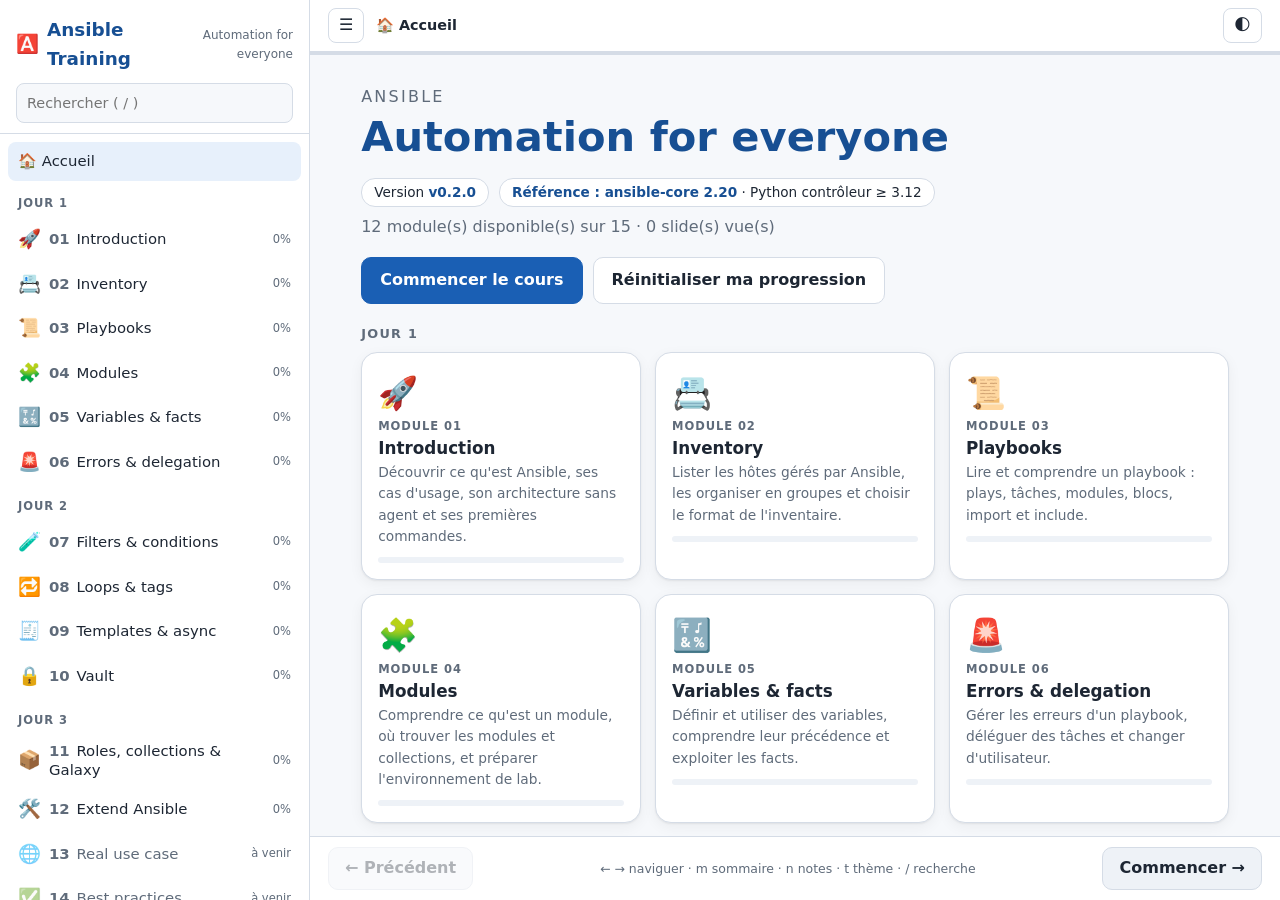
==== index.html @ 9f644034 "feat(site): module m12 Extend Ansible (#4) Conversion verbatim des slides 162 à 182 ; objectifs, qui" ====
<!doctype html>
<html lang="fr">
<head>
<meta charset="utf-8">
<meta name="viewport" content="width=device-width, initial-scale=1">
<title data-i18n="course.title"></title>
<link rel="stylesheet" href="assets/style.css">
</head>
<body>
<div id="app">
  <div id="scrim"></div>
  <aside id="sidebar" data-i18n-attr="aria-label:nav.sidebar">
    <div class="side-head">
      <a href="#home" class="brand"><span class="logo">🅰️</span> <span data-i18n="course.brand"></span><small data-i18n="course.subtitle"></small></a>
      <input id="search" type="search" data-i18n-attr="placeholder:search.placeholder,aria-label:search.aria">
    </div>
    <nav id="navlist"></nav>
  </aside>
  <main id="main">
    <header id="topbar">
      <button id="menu" data-i18n-attr="title:nav.menu,aria-label:nav.sidebar">☰</button>
      <div id="crumb" aria-live="polite"></div>
      <span id="counter"></span>
      <button id="notes-btn" type="button" aria-pressed="false" hidden data-i18n-attr="title:nav.notesAria,aria-label:nav.notesAria"><span data-i18n="nav.notes"></span></button>
      <button id="theme" data-i18n-attr="title:nav.theme,aria-label:nav.themeAria">🌓</button>
    </header>
    <div id="progress"><i></i></div>
    <section id="slide" tabindex="-1"></section>
    <footer id="nav">
      <button id="prev" data-i18n="nav.prev"></button>
      <span id="hint" data-i18n="nav.hint"></span>
      <button id="next" data-i18n="nav.next"></button>
    </footer>
  </main>
</div>

<script src="assets/meta.js"></script>
<script src="assets/engine.js"></script>
<script src="assets/i18n/fr.js"></script>
<script src="assets/plan.js"></script>
<script src="modules/m01-introduction.js"></script>
<script src="modules/m02-inventory.js"></script>
<script src="modules/m03-playbooks.js"></script>
<script src="modules/m04-modules.js"></script>
<script src="modules/m05-variables-facts.js"></script>
<script src="modules/m06-errors-delegation.js"></script>
<script src="modules/m07-filters-conditions.js"></script>
<script src="modules/m08-loops-tags.js"></script>
<script src="modules/m09-templates-async.js"></script>
<script src="modules/m10-vault.js"></script>
<script src="modules/m11-roles-galaxy.js"></script>
<script src="modules/m12-extend-ansible.js"></script>
<script>COURSE.start();</script>
</body>
</html>
---- assets/style.css ----
/* Thème du support Ansible Training — accent bleu, clair/sombre, responsive. MIT License — Copyright (c) 2026 CCoupel.
   Aucune ressource externe (pas de police ni d'image distante). */
:root {
  --bg: #f6f8fb; --surface: #ffffff; --surface2: #eef2f7; --text: #1d2633; --muted: #5f6b7a;
  --border: #d5dce6; --accent: #1a5fb4; --accent-2: #3584e4; --accent-soft: #e7f0fb; --accent-text: #174f93;
  --code-bg: #0f1b2d; --code-text: #e6edf6; --code-dim: #8b9bb0; --code-prompt: #62a0ea;
  --tip: #146c3a; --tip-bg: #e6f5ec;
  --warn: #7a5200; --warn-bg: #fff4d6;
  --trap: #6b3fc7; --trap-bg: #f1e9fd;
  --note: #1a5fb4; --note-bg: #e7f0fb;
  --awx: #0f766e; --awx-bg: #dff5f2;
  --bonus: #8a5a0b; --bonus-bg: #fff4e0;
  --ko: #c0392b; --ko-bg: #fdeceb;
  --shadow: 0 1px 2px rgba(0,0,0,.06), 0 4px 14px rgba(0,0,0,.05);
  --mono: ui-monospace, SFMono-Regular, Menlo, Consolas, monospace;
}
@media (prefers-color-scheme: dark) {
  :root:not([data-theme="light"]) {
    --bg: #0f141b; --surface: #18202b; --surface2: #202a37; --text: #e6ebf2; --muted: #9aa7b8;
    --border: #2c3747; --accent: #62a0ea; --accent-2: #99c1f1; --accent-soft: #1c2b40; --accent-text: #99c1f1;
    --code-bg: #0a111c; --shadow: 0 1px 2px rgba(0,0,0,.4), 0 4px 14px rgba(0,0,0,.3);
    --tip: #5fd18f; --tip-bg: #14281d; --warn: #f0c14b; --warn-bg: #2d2511;
    --trap: #b794f6; --trap-bg: #26193d; --note: #99c1f1; --note-bg: #1c2b40;
    --awx: #4fd1c5; --awx-bg: #11292a; --bonus: #f0c14b; --bonus-bg: #2d2511;
    --ko: #ff8a80; --ko-bg: #3a1c1c;
  }
}
:root[data-theme="dark"] {
  --bg: #0f141b; --surface: #18202b; --surface2: #202a37; --text: #e6ebf2; --muted: #9aa7b8;
  --border: #2c3747; --accent: #62a0ea; --accent-2: #99c1f1; --accent-soft: #1c2b40; --accent-text: #99c1f1;
  --code-bg: #0a111c; --shadow: 0 1px 2px rgba(0,0,0,.4), 0 4px 14px rgba(0,0,0,.3);
  --tip: #5fd18f; --tip-bg: #14281d; --warn: #f0c14b; --warn-bg: #2d2511;
  --trap: #b794f6; --trap-bg: #26193d; --note: #99c1f1; --note-bg: #1c2b40;
  --awx: #4fd1c5; --awx-bg: #11292a; --bonus: #f0c14b; --bonus-bg: #2d2511;
  --ko: #ff8a80; --ko-bg: #3a1c1c;
}

* { box-sizing: border-box; }
html, body { height: 100%; }
body { margin: 0; font: 16px/1.55 system-ui, -apple-system, "Segoe UI", Roboto, sans-serif; background: var(--bg); color: var(--text); }
a { color: var(--accent-text); }
code { font-family: var(--mono); font-size: .88em; background: var(--surface2); border: 1px solid var(--border); padding: .08em .35em; border-radius: 5px; }
button { font: inherit; color: inherit; cursor: pointer; }
:focus-visible { outline: 2px solid var(--accent); outline-offset: 2px; }
[hidden] { display: none !important; }
#scrim { display: none; position: fixed; inset: 0; background: rgba(0,0,0,.45); z-index: 20; }

#app { display: grid; grid-template-columns: 310px 1fr; height: 100vh; }
body.menu-closed #app { grid-template-columns: 0 1fr; }
body.menu-closed #sidebar { display: none; }

/* Sidebar */
#sidebar { background: var(--surface); border-right: 1px solid var(--border); overflow-y: auto; }
.side-head { position: sticky; top: 0; background: var(--surface); padding: 16px 16px 10px; z-index: 2; border-bottom: 1px solid var(--border); }
.brand { display: flex; align-items: center; gap: 8px; font-weight: 800; font-size: 1.15rem; color: var(--accent-text); text-decoration: none; margin-bottom: 10px; }
.brand small { color: var(--muted); font-weight: 500; font-size: .75rem; margin-left: auto; text-align: right; }
#search { width: 100%; padding: 8px 10px; border-radius: 8px; border: 1px solid var(--border); background: var(--bg); color: var(--text); font: inherit; font-size: .9rem; }
#navlist { padding: 8px 8px 40px; }
.day { font-size: .72rem; text-transform: uppercase; letter-spacing: .08em; color: var(--muted); font-weight: 700; margin: 14px 10px 4px; }
.nav-home, .nav-mod-h { display: flex; align-items: center; gap: 8px; padding: 8px 10px; border-radius: 8px; text-decoration: none; color: var(--text); font-size: .93rem; }
.nav-home:hover, .nav-mod-h:hover { background: var(--surface2); }
.nav-home.on { background: var(--accent-soft); }
.nav-mod-h .e { font-size: 1.15rem; }
.nav-mod-h .t { flex: 1; line-height: 1.25; }
.nav-mod-h .t b { color: var(--muted); font-weight: 600; margin-right: 2px; font-variant-numeric: tabular-nums; }
.nav-mod-h .pct { font-size: .72rem; color: var(--muted); font-variant-numeric: tabular-nums; }
.nav-mod.open > .nav-mod-h { background: var(--accent-soft); font-weight: 600; color: var(--accent-text); }
.nav-mod ol { list-style: none; margin: 4px 0 8px 22px; padding: 0 0 0 10px; border-left: 2px solid var(--border); }
.nav-mod li a { display: block; padding: 4px 8px; font-size: .84rem; color: var(--muted); text-decoration: none; border-radius: 6px; }
.nav-mod li a:hover { background: var(--surface2); color: var(--text); }
.nav-mod li a.seen::before { content: "✓ "; color: var(--tip); }
.nav-mod li a.on { color: var(--accent-text); font-weight: 700; background: var(--accent-soft); }
.search-res a { display: block; padding: 7px 10px; border-radius: 8px; text-decoration: none; color: var(--text); font-size: .88rem; }
.search-res a:hover { background: var(--surface2); }
.search-res small { display: block; color: var(--muted); }
.search-empty { color: var(--muted); padding: 10px; font-size: .9rem; }

/* Main */
#main { display: flex; flex-direction: column; min-width: 0; height: 100vh; }
#topbar { display: flex; align-items: center; gap: 12px; padding: 8px 18px; border-bottom: 1px solid var(--border); background: var(--surface); }
#topbar button { background: none; border: 1px solid var(--border); border-radius: 8px; padding: 4px 10px; }
#topbar button:hover { background: var(--surface2); }
#topbar #notes-btn.on { background: var(--accent); border-color: var(--accent); color: #fff; }
#crumb { flex: 1; font-size: .9rem; color: var(--muted); white-space: nowrap; overflow: hidden; text-overflow: ellipsis; }
#crumb b { color: var(--text); }
#counter { font-size: .8rem; color: var(--muted); font-variant-numeric: tabular-nums; }
#progress { height: 3px; background: var(--border); }
#progress i { display: block; height: 100%; width: 0; background: var(--accent); transition: width .3s; }
#slide { flex: 1; overflow-y: auto; padding: 30px clamp(16px, 4vw, 56px) 40px; outline: none; }
.slide-inner { max-width: 1040px; margin: 0 auto; animation: pop .25s ease-out; }
@keyframes pop { from { opacity: 0; transform: translateY(8px); } to { opacity: 1; transform: none; } }
@media (prefers-reduced-motion: reduce) { .slide-inner { animation: none; } * { transition: none !important; } }
#nav { display: flex; align-items: center; justify-content: space-between; gap: 12px; padding: 10px 18px; border-top: 1px solid var(--border); background: var(--surface); }
#nav button { background: var(--surface2); border: 1px solid var(--border); border-radius: 10px; padding: 8px 16px; font-weight: 600; }
#nav button:hover:not(:disabled) { background: var(--accent-soft); }
#nav button:disabled { opacity: .35; cursor: default; }
#next.has-frag { background: var(--accent); color: #fff; border-color: var(--accent); }
#hint { font-size: .78rem; color: var(--muted); text-align: center; }

h1, h2, h3 { line-height: 1.2; margin: 0; }
h2.stitle { font-size: 1.9rem; margin-bottom: 8px; display: flex; align-items: center; gap: 10px; flex-wrap: wrap; }
.stag { font-size: .7rem; font-weight: 700; text-transform: uppercase; letter-spacing: .06em; padding: 3px 9px; border-radius: 999px; background: var(--accent-soft); color: var(--accent-text); }
.stag.bonus { background: var(--bonus-bg); color: var(--bonus); }
.src { display: inline-block; font-size: .72rem; color: var(--muted); border: 1px solid var(--border); border-radius: 999px; padding: 0 9px; margin-bottom: 16px; }
.ref { color: var(--muted); }

/* Notes du formateur : masquées par défaut, ouvertes par la touche n (préférence mémorisée) */
.notes { display: none; margin-top: 22px; border-top: 2px dashed var(--accent-2); background: var(--accent-soft); padding: 12px 18px; border-radius: 0 0 10px 10px; font-size: .95rem; }
.notes.on { display: block; }
.notes b { color: var(--accent-text); }

/* Blocks */
.blocks { display: flex; flex-direction: column; gap: 16px; }
.blocks.two { display: grid; grid-template-columns: 1fr 1fr; gap: 16px 24px; align-items: start; }
.blocks.two > .wide { grid-column: 1 / -1; }
@media (max-width: 800px) { .blocks.two { grid-template-columns: 1fr; } }
.blk.text { font-size: 1.08rem; }
.blk.text p { margin: 0 0 .6em; }
ul.bullets { margin: 0; padding-left: 1.2rem; font-size: 1.05rem; }
ul.bullets li { margin: .35em 0; }
ul.bullets li::marker { color: var(--accent); }
.frag { transition: opacity .25s, transform .25s; }
.frag:not(.show) { opacity: 0; visibility: hidden; transform: translateY(6px); pointer-events: none; }
.imgblk { margin: 0; text-align: center; }
.imgblk img { max-width: 100%; height: auto; border-radius: 10px; background: #fff; }
.gallery { display: flex; flex-wrap: wrap; gap: 14px 22px; align-items: flex-end; justify-content: center; }
.gallery .imgblk img { max-height: 84px; width: auto; max-width: 140px; }
.imgblk figcaption { font-size: .85rem; color: var(--muted); margin-top: 6px; }

/* Cover / home */
.cover { text-align: center; padding: 20px 0; }
.cover .big { font-size: 5rem; line-height: 1; margin-bottom: 8px; }
.cover .num { color: var(--accent-text); font-weight: 800; letter-spacing: .12em; text-transform: uppercase; font-size: .85rem; }
.cover h1 { font-size: 2.6rem; margin: 6px 0 10px; }
.cover .tagline { color: var(--muted); font-size: 1.2rem; margin: 0 auto 26px; max-width: 640px; }
.cover .obj { text-align: left; max-width: 640px; margin: 0 auto; background: var(--surface); border: 1px solid var(--border); border-radius: 16px; padding: 18px 22px; box-shadow: var(--shadow); }
.cover .obj h3 { font-size: .85rem; text-transform: uppercase; letter-spacing: .08em; color: var(--muted); margin-bottom: 8px; display: flex; align-items: center; gap: 8px; flex-wrap: wrap; }
.cover .obj ul { margin: 0; padding-left: 1.2rem; }
.cover .obj li { margin: .3em 0; }
.cover .meta { margin-top: 16px; color: var(--muted); font-size: .9rem; }
.home .sub { font-size: 1rem; letter-spacing: .14em; text-transform: uppercase; color: var(--muted); }
.home h1 { font-size: 2.6rem; margin: 2px 0 6px; color: var(--accent-text); }
.home .meta { display: flex; gap: 10px; flex-wrap: wrap; margin: 16px 0 6px; }
.pill { border: 1px solid var(--border); border-radius: 14px; padding: 3px 12px; font-size: .85rem; background: var(--surface); }
.pill b { color: var(--accent-text); }
.homesub { color: var(--muted); margin: 8px 0 18px; }
.home .actions { display: flex; gap: 10px; flex-wrap: wrap; margin-bottom: 22px; }
.dayh { font-size: .8rem; text-transform: uppercase; letter-spacing: .1em; color: var(--muted); margin: 22px 0 10px; }
.btn { display: inline-block; padding: 10px 18px; border-radius: 10px; border: 1px solid var(--border); background: var(--surface); text-decoration: none; color: var(--text); font-weight: 600; }
.btn.primary { background: var(--accent); border-color: var(--accent); color: #fff; }
.mgrid { display: grid; grid-template-columns: repeat(auto-fill, minmax(230px, 1fr)); gap: 14px; }
.mcard { display: block; padding: 16px; border-radius: 16px; background: var(--surface); border: 1px solid var(--border); text-decoration: none; color: var(--text); box-shadow: var(--shadow); transition: transform .15s, border-color .15s; }
.mcard:hover { transform: translateY(-3px); border-color: var(--accent); }
.mcard .e { font-size: 2rem; }
.mcard .n { font-size: .72rem; color: var(--muted); font-weight: 700; letter-spacing: .08em; text-transform: uppercase; }
.mcard h3 { font-size: 1.05rem; margin: 2px 0 4px; }
.mcard p { margin: 0 0 10px; font-size: .86rem; color: var(--muted); }
.bar { height: 6px; border-radius: 99px; background: var(--surface2); overflow: hidden; }
.bar i { display: block; height: 100%; background: var(--accent); }
.dl { margin-top: 28px; font-size: .95rem; }
.dl small { display: block; color: var(--muted); margin-top: 2px; }

/* Callouts */
.callout { border-left: 5px solid; border-radius: 10px; padding: 12px 16px; font-size: .98rem; }
.callout .ch { font-weight: 800; font-size: .78rem; text-transform: uppercase; letter-spacing: .07em; margin-bottom: 3px; }
.callout p { margin: 0; }
.callout.tip { background: var(--tip-bg); border-color: var(--tip); } .callout.tip .ch { color: var(--tip); }
.callout.warn { background: var(--warn-bg); border-color: var(--warn); } .callout.warn .ch { color: var(--warn); }
.callout.trap { background: var(--trap-bg); border-color: var(--trap); } .callout.trap .ch { color: var(--trap); }
.callout.note { background: var(--note-bg); border-color: var(--note); } .callout.note .ch { color: var(--note); }
.callout.awx { background: var(--awx-bg); border-color: var(--awx); } .callout.awx .ch { color: var(--awx); }

/* Code */
.codebox { border-radius: 12px; overflow: hidden; background: var(--code-bg); box-shadow: var(--shadow); }
.codebar { display: flex; align-items: center; gap: 8px; padding: 6px 12px; background: rgba(255,255,255,.06); color: var(--code-dim); font-size: .78rem; font-family: var(--mono); }
.codebar .dots { display: flex; gap: 5px; } .codebar .dots i { width: 9px; height: 9px; border-radius: 50%; background: #555; display: block; }
.codebar .dots i:nth-child(1) { background: #ff5f56; } .codebar .dots i:nth-child(2) { background: #ffbd2e; } .codebar .dots i:nth-child(3) { background: #27c93f; }
.codebar .fn { flex: 1; }
.copy { background: rgba(255,255,255,.1); border: 0; color: #ddd; border-radius: 6px; padding: 2px 9px; font-size: .75rem; }
.copy:hover { background: rgba(255,255,255,.2); }
.codebox pre { margin: 0; padding: 14px 16px; overflow-x: auto; color: var(--code-text); font: .86rem/1.55 var(--mono); }
.c-cm { color: var(--code-dim); } .c-ps { color: var(--code-prompt); user-select: none; }
.codecap { font-size: .85rem; color: var(--muted); margin-top: 6px; }

/* Tables */
.tablewrap { overflow-x: auto; border: 1px solid var(--border); border-radius: 12px; background: var(--surface); box-shadow: var(--shadow); }
table { border-collapse: collapse; width: 100%; font-size: .93rem; }
th, td { text-align: left; padding: 9px 13px; border-bottom: 1px solid var(--border); vertical-align: top; }
th { background: var(--surface2); font-size: .78rem; text-transform: uppercase; letter-spacing: .05em; color: var(--muted); }
tr:last-child td { border-bottom: 0; }
tbody tr:hover td { background: var(--surface2); }

/* Compare */
.compare { display: grid; grid-template-columns: 1fr 1fr; gap: 14px; }
@media (max-width: 800px) { .compare { grid-template-columns: 1fr; } }
.cside { border-radius: 14px; padding: 16px 18px; border: 1px solid var(--border); background: var(--surface); box-shadow: var(--shadow); }
.cside.l { border-top: 5px solid var(--accent); } .cside.r { border-top: 5px solid var(--awx); }
.cside h3 { font-size: 1.1rem; margin-bottom: 8px; }
.cside ul { margin: 0; padding-left: 1.1rem; } .cside li { margin: .3em 0; }
.verdict { margin-top: 10px; text-align: center; font-weight: 600; color: var(--muted); }

/* Flow */
.flow { display: flex; flex-wrap: wrap; align-items: stretch; gap: 8px; }
.fnode { flex: 1 1 120px; background: var(--surface); border: 2px solid var(--border); border-radius: 12px; padding: 10px 12px; text-align: center; box-shadow: var(--shadow); }
.fnode b { display: block; } .fnode small { color: var(--muted); display: block; font-size: .8rem; }
.fnode.hl { border-color: var(--accent); background: var(--accent-soft); }
.farrow { align-self: center; color: var(--accent); font-weight: 800; font-size: 1.3rem; }
.flowcap, .dcap { font-size: .85rem; color: var(--muted); margin-top: 6px; text-align: center; }

/* Layers */
.layers { display: flex; flex-direction: column; gap: 6px; }
.layer { display: flex; align-items: center; gap: 14px; padding: 11px 16px; border-radius: 11px; background: var(--surface); border: 1px solid var(--border); border-left: 6px solid var(--border); }
.layer b { min-width: 190px; } .layer span { color: var(--muted); font-size: .92rem; }
.layer.hl { border-left-color: var(--accent); background: var(--accent-soft); }
.layer.base { border-left-color: var(--awx); background: var(--awx-bg); }
@media (max-width: 700px) { .layer { flex-direction: column; align-items: flex-start; gap: 2px; } .layer b { min-width: 0; } }

/* Quiz */
.quiz { background: var(--surface); border: 2px dashed var(--border); border-radius: 16px; padding: 16px 18px; }
.quiz .q { font-weight: 700; font-size: 1.05rem; margin-bottom: 10px; }
.opts { display: grid; gap: 8px; }
.opt { text-align: left; padding: 10px 14px; border-radius: 10px; background: var(--surface2); border: 2px solid transparent; }
.opt:hover { border-color: var(--accent); }
.quiz.done .opt { cursor: default; }
.quiz.done .opt:hover { border-color: transparent; }
.opt.ok { background: var(--tip-bg); border-color: var(--tip) !important; }
.opt.ko { background: var(--ko-bg); border-color: var(--ko) !important; }
.explain { display: none; margin-top: 10px; font-size: .95rem; color: var(--muted); }
.quiz.done .explain { display: block; }
.quiz .redo { display: none; margin-top: 8px; background: none; border: 1px solid var(--border); border-radius: 8px; padding: 3px 10px; font-size: .8rem; }
.quiz.done .redo { display: inline-block; }

/* Reveal */
details.reveal { background: var(--surface); border: 1px solid var(--border); border-radius: 12px; padding: 10px 16px; }
details.reveal summary { cursor: pointer; font-weight: 700; color: var(--accent-text); }
details.reveal > div { margin-top: 8px; }

/* Lab */
.lab { background: var(--surface); border: 2px solid var(--accent); border-radius: 16px; padding: 16px 20px; }
.lab h3 { font-size: 1.15rem; margin-bottom: 4px; }
.lab .goal { color: var(--muted); margin: 0 0 10px; }
.lab ol { list-style: none; margin: 0; padding: 0; counter-reset: s; }
.lab li { counter-increment: s; margin: 8px 0; }
.lab label { display: flex; gap: 10px; align-items: flex-start; cursor: pointer; }
.lab label::before { content: counter(s); flex: none; width: 24px; height: 24px; border-radius: 50%; background: var(--accent-soft); color: var(--accent-text); font-weight: 800; font-size: .8rem; display: grid; place-items: center; }
.lab input { margin-top: 5px; accent-color: var(--accent); }
.lab input:checked + span { text-decoration: line-through; opacity: .55; }

/* Cmds */
.cmds { display: grid; grid-template-columns: minmax(220px, auto) 1fr; border: 1px solid var(--border); border-radius: 12px; overflow: hidden; background: var(--surface); box-shadow: var(--shadow); }
.cmds > div { padding: 8px 14px; border-bottom: 1px solid var(--border); }
.cmds > div:nth-last-child(-n+2) { border-bottom: 0; }
.cmds .cm { font-family: var(--mono); font-size: .85rem; background: var(--surface2); }
@media (max-width: 700px) { .cmds { grid-template-columns: 1fr; } }

.diagram { background: var(--surface); border: 1px solid var(--border); border-radius: 14px; padding: 14px; overflow-x: auto; }
.diagram svg { max-width: 100%; height: auto; display: block; margin: 0 auto; }

/* Recap */
.recap h2 { font-size: 1.9rem; margin-bottom: 14px; display: flex; align-items: center; gap: 10px; flex-wrap: wrap; }
.recap ul { list-style: none; padding: 0; margin: 0; display: grid; gap: 10px; }
.recap li { background: var(--tip-bg); border-left: 5px solid var(--tip); border-radius: 10px; padding: 10px 16px; }
.recap li::before { content: "✅ "; }
.score { margin-top: 18px; font-size: 1.05rem; }

/* Mobile */
@media (max-width: 900px) {
  #app { grid-template-columns: 1fr; }
  #sidebar { position: fixed; inset: 0 18% 0 0; z-index: 30; transform: translateX(-102%); visibility: hidden; transition: transform .2s, visibility 0s .2s; box-shadow: var(--shadow); }
  body.menu-open #sidebar { transform: none; visibility: visible; transition: transform .2s; }
  body.menu-open #scrim { display: block; }
  body.menu-closed #app { grid-template-columns: 1fr; }
  body.menu-closed #sidebar { display: block; }
  #hint { display: none; }
  .cover h1, .home h1 { font-size: 2rem; }
}

/* Modules « à venir » (plan sans fichier chargé) : grisés, non cliquables */
.nav-mod.soon .nav-mod-h, .mcard.soon { cursor: default; color: var(--muted); }
.nav-mod.soon .nav-mod-h .e, .mcard.soon .e { opacity: .55; }
.mcard.soon h3 { color: var(--muted); }
.nav-mod.soon .nav-mod-h:hover { background: none; }
.mcard.soon { border-style: dashed; box-shadow: none; }
.mcard.soon:hover { transform: none; border-color: var(--border); }

@media (max-width: 480px) { #counter { display: none; } #topbar { padding: 8px 10px; gap: 8px; } }

/* Impression : tout le contenu, y compris les fragments non révélés et les notes */
@media print {
  #sidebar, #topbar, #nav, #progress, #scrim { display: none !important; }
  #app, #main { display: block; height: auto; }
  #slide { overflow: visible; }
  .frag, .frag:not(.show) { opacity: 1; visibility: visible; transform: none; }
  .notes { display: block; }
}
.glyph { display: none; } /* glyphes d'icônes du PPTX : conservés dans le texte (parité), non affichés */
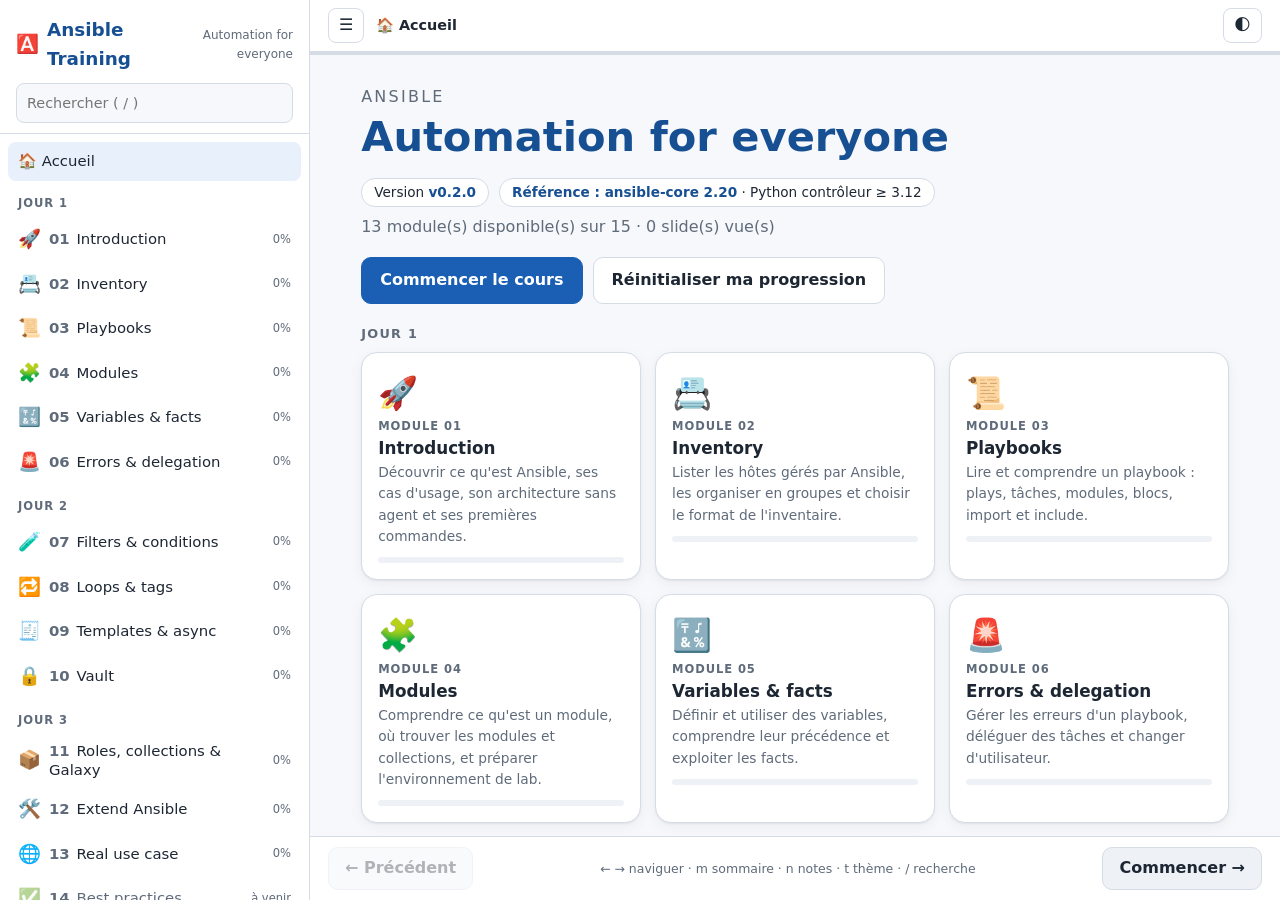
==== commit 57321b93: "feat(site): module m13 Real use case (#4) Conversion verbatim des slides 183 à 192 ; objectifs, quiz" ====
--- a/index.html
+++ b/index.html
@@ -50,6 +50,7 @@
 <script src="modules/m10-vault.js"></script>
 <script src="modules/m11-roles-galaxy.js"></script>
 <script src="modules/m12-extend-ansible.js"></script>
+<script src="modules/m13-real-use-case.js"></script>
 <script>COURSE.start();</script>
 </body>
 </html>
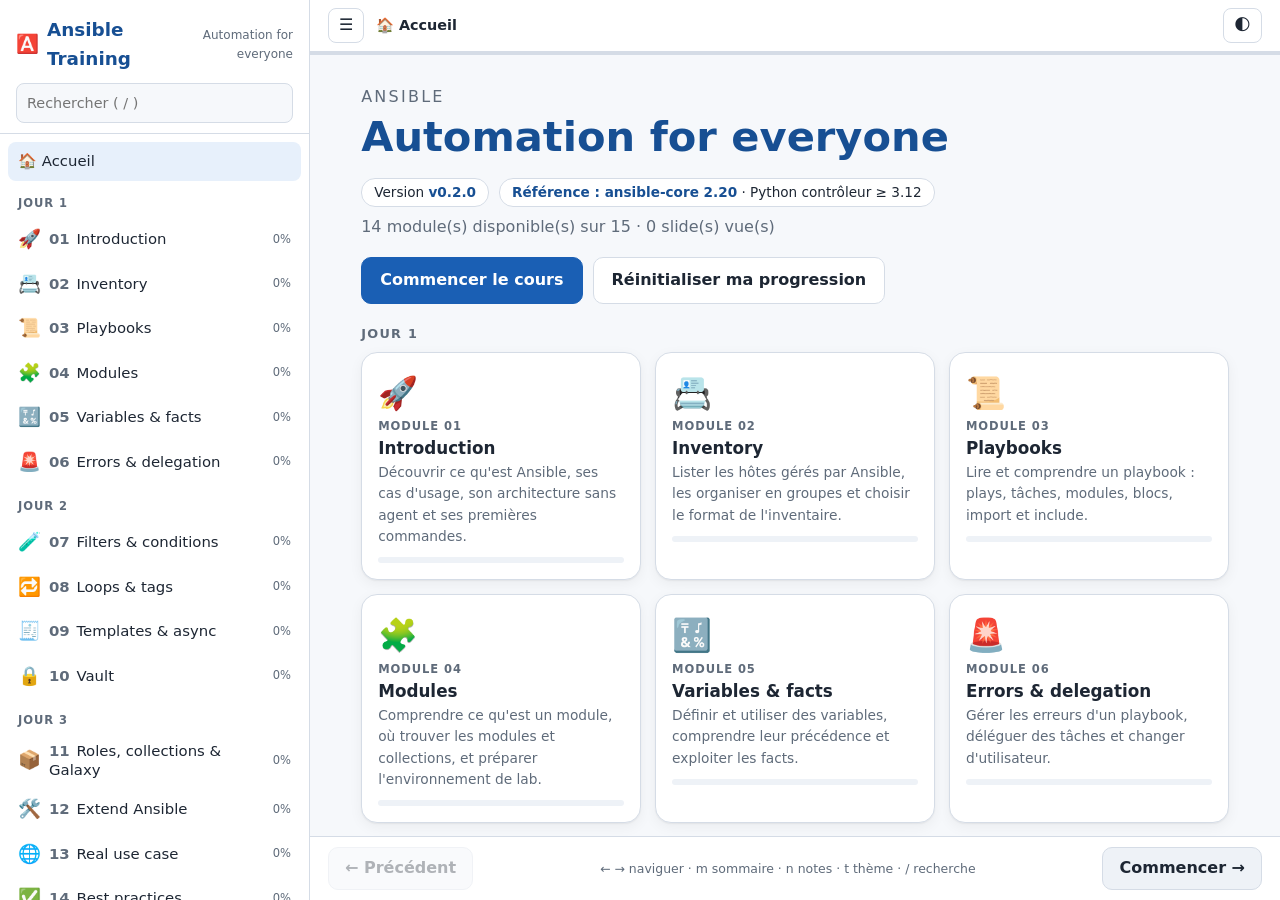
==== commit f31fbf22: "feat(site): module m14 Best practices (#4) Conversion verbatim des slides 194 à 216 ; objectifs, qui" ====
--- a/index.html
+++ b/index.html
@@ -51,6 +51,7 @@
 <script src="modules/m11-roles-galaxy.js"></script>
 <script src="modules/m12-extend-ansible.js"></script>
 <script src="modules/m13-real-use-case.js"></script>
+<script src="modules/m14-best-practices.js"></script>
 <script>COURSE.start();</script>
 </body>
 </html>
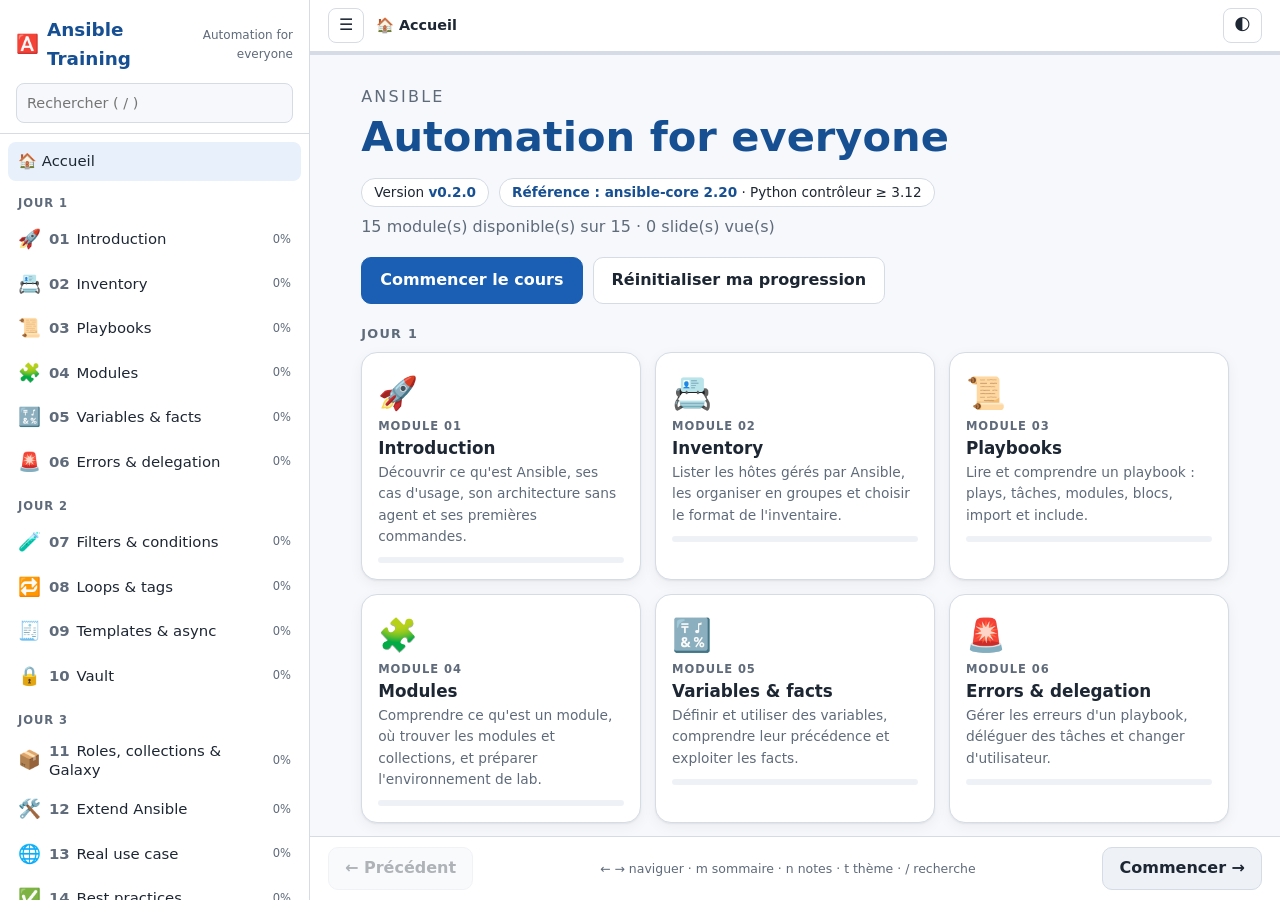
==== commit 58340919: "feat(site): module m15 Automation integration (#4) Conversion verbatim des slides 218 à 223 ; object" ====
--- a/index.html
+++ b/index.html
@@ -52,6 +52,7 @@
 <script src="modules/m12-extend-ansible.js"></script>
 <script src="modules/m13-real-use-case.js"></script>
 <script src="modules/m14-best-practices.js"></script>
+<script src="modules/m15-automation-integration.js"></script>
 <script>COURSE.start();</script>
 </body>
 </html>
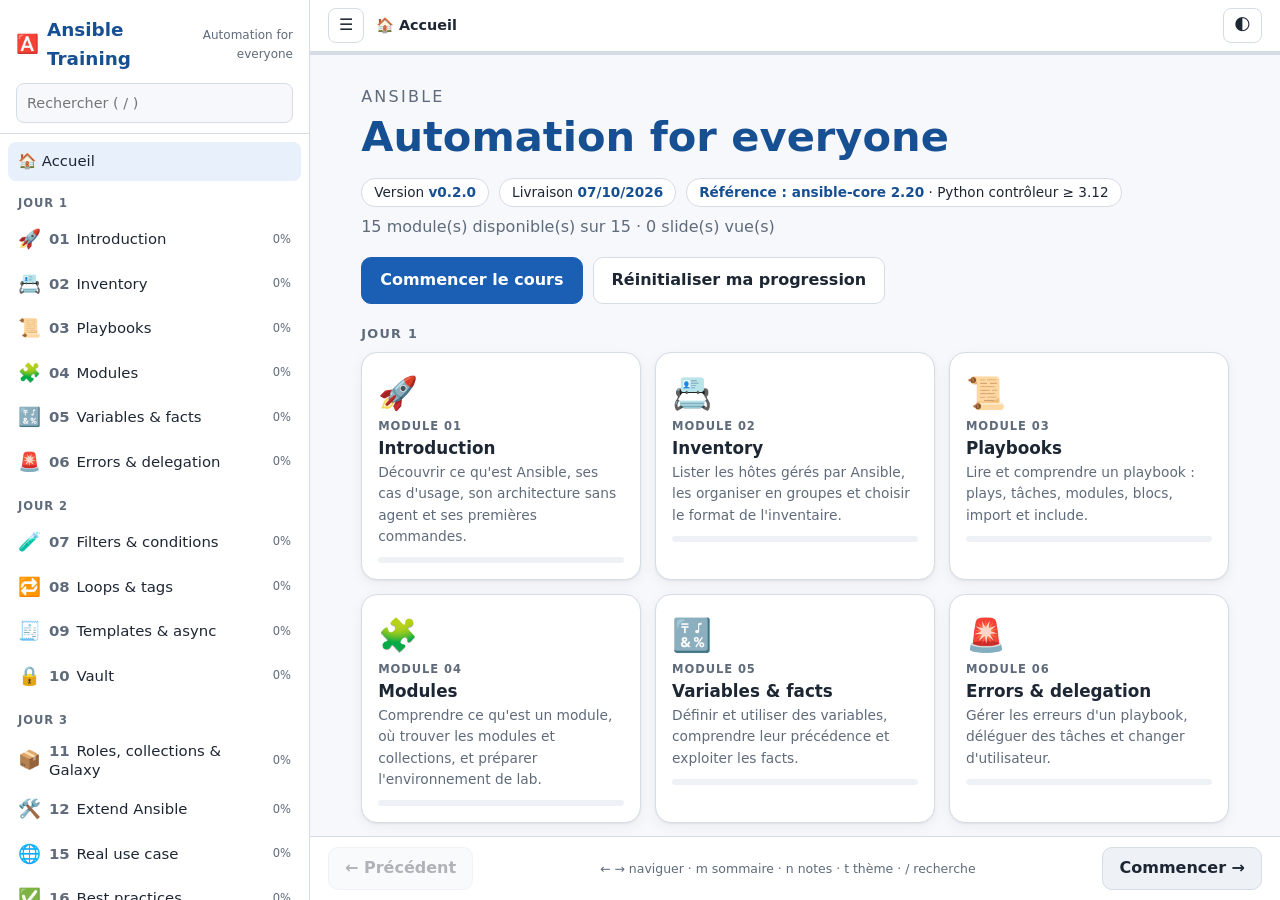
==== commit 962f054f: "refactor(site): renommer m13-m15 en m15-m17, ids SVG, clé localStorage ansible-training-v2 (#19) BRE" ====
--- a/index.html
+++ b/index.html
@@ -50,9 +50,9 @@
 <script src="modules/m10-vault.js"></script>
 <script src="modules/m11-roles-galaxy.js"></script>
 <script src="modules/m12-extend-ansible.js"></script>
-<script src="modules/m13-real-use-case.js"></script>
-<script src="modules/m14-best-practices.js"></script>
-<script src="modules/m15-automation-integration.js"></script>
+<script src="modules/m15-real-use-case.js"></script>
+<script src="modules/m16-best-practices.js"></script>
+<script src="modules/m17-automation-integration.js"></script>
 <script>COURSE.start();</script>
 </body>
 </html>
--- a/assets/style.css
+++ b/assets/style.css
@@ -234,6 +234,7 @@
 details.reveal { background: var(--surface); border: 1px solid var(--border); border-radius: 12px; padding: 10px 16px; }
 details.reveal summary { cursor: pointer; font-weight: 700; color: var(--accent-text); }
 details.reveal > div { margin-top: 8px; }
+details.reveal .codebox { margin: 4px 0 8px; }
 
 /* Lab */
 .lab { background: var(--surface); border: 2px solid var(--accent); border-radius: 16px; padding: 16px 20px; }
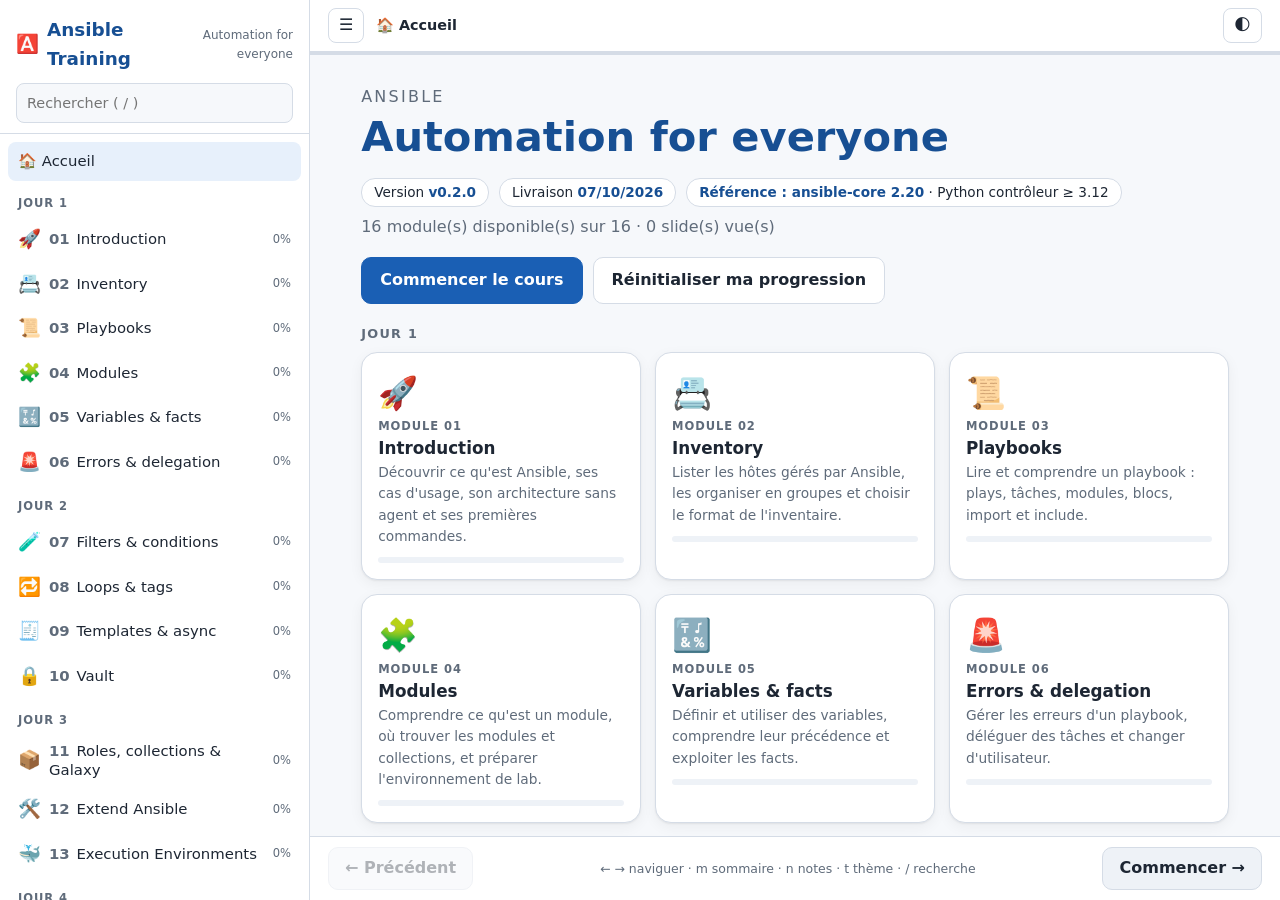
==== commit 82ffac15: "feat(course): module m13 Execution Environments, slides 183-192 et Bonus HTML (#19) Co-Authored-By: " ====
--- a/index.html
+++ b/index.html
@@ -50,6 +50,7 @@
 <script src="modules/m10-vault.js"></script>
 <script src="modules/m11-roles-galaxy.js"></script>
 <script src="modules/m12-extend-ansible.js"></script>
+<script src="modules/m13-execution-environments.js"></script>
 <script src="modules/m15-real-use-case.js"></script>
 <script src="modules/m16-best-practices.js"></script>
 <script src="modules/m17-automation-integration.js"></script>
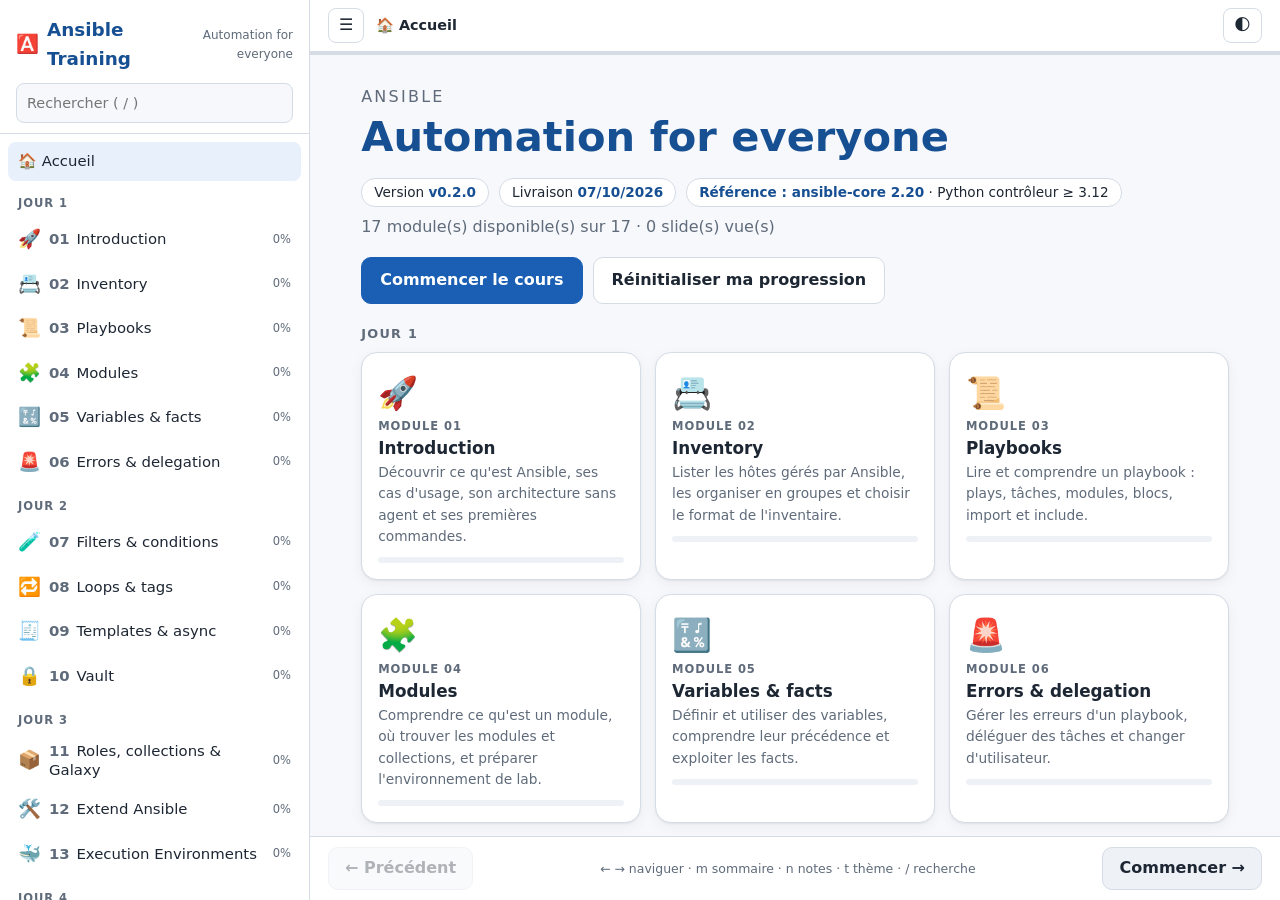
==== commit 6a03d7cd: "feat(course): module m14 Event-Driven Ansible, slides 193-223 et Bonus HTML (#8) Co-Authored-By: Cla" ====
--- a/index.html
+++ b/index.html
@@ -51,6 +51,7 @@
 <script src="modules/m11-roles-galaxy.js"></script>
 <script src="modules/m12-extend-ansible.js"></script>
 <script src="modules/m13-execution-environments.js"></script>
+<script src="modules/m14-event-driven-ansible.js"></script>
 <script src="modules/m15-real-use-case.js"></script>
 <script src="modules/m16-best-practices.js"></script>
 <script src="modules/m17-automation-integration.js"></script>
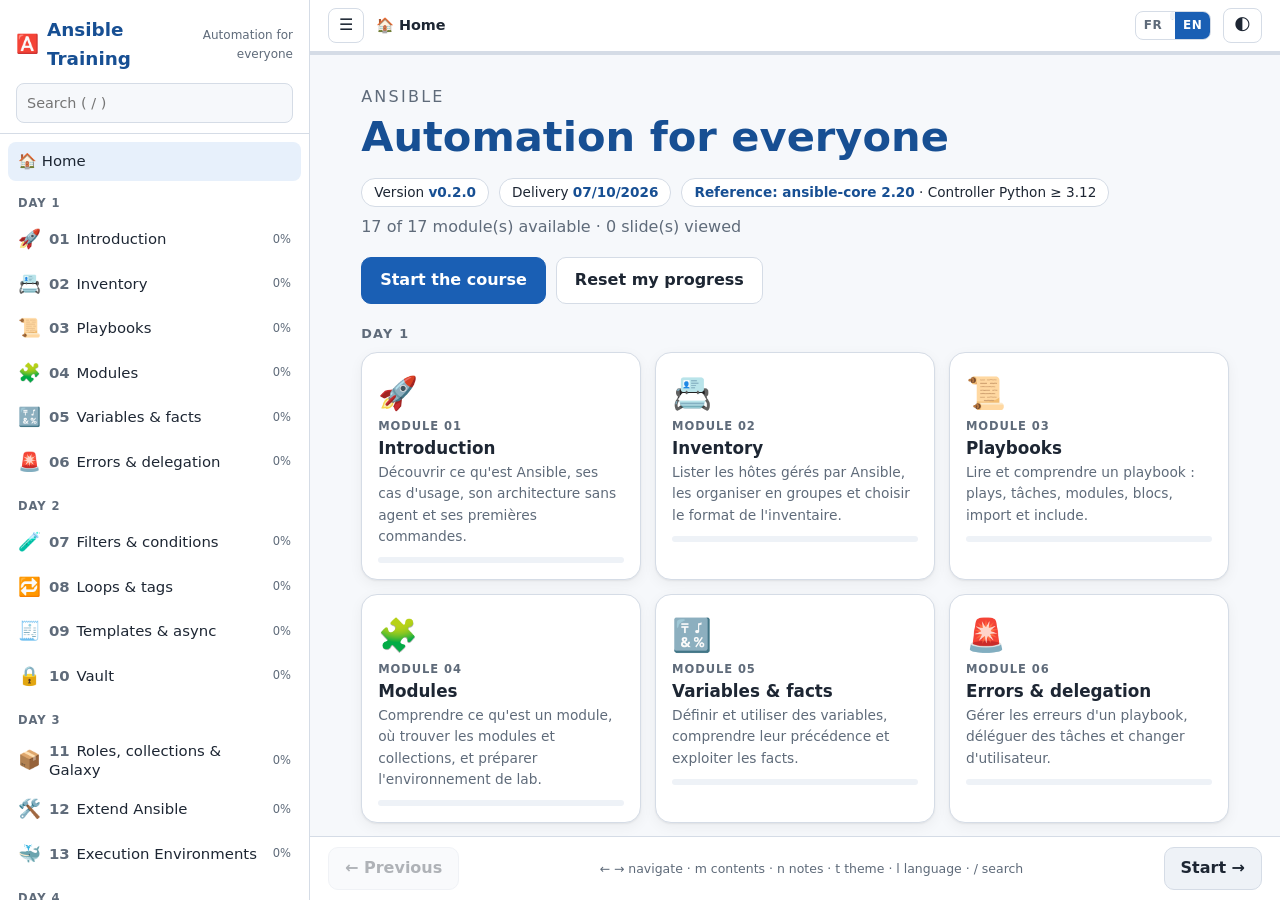
==== commit 6c6987bd: "feat(site): moteur bilingue fr/en, résolution de la langue, champs _en et bouton de langue (#51) Co-" ====
--- a/index.html
+++ b/index.html
@@ -22,6 +22,7 @@
       <div id="crumb" aria-live="polite"></div>
       <span id="counter"></span>
       <button id="notes-btn" type="button" aria-pressed="false" hidden data-i18n-attr="title:nav.notesAria,aria-label:nav.notesAria"><span data-i18n="nav.notes"></span></button>
+      <button id="lang" type="button" data-i18n-attr="title:nav.lang"></button>
       <button id="theme" data-i18n-attr="title:nav.theme,aria-label:nav.themeAria">🌓</button>
     </header>
     <div id="progress"><i></i></div>
@@ -37,6 +38,7 @@
 <script src="assets/meta.js"></script>
 <script src="assets/engine.js"></script>
 <script src="assets/i18n/fr.js"></script>
+<script src="assets/i18n/en.js"></script>
 <script src="assets/plan.js"></script>
 <script src="modules/m01-introduction.js"></script>
 <script src="modules/m02-inventory.js"></script>
--- a/assets/style.css
+++ b/assets/style.css
@@ -81,6 +81,12 @@
 #topbar button { background: none; border: 1px solid var(--border); border-radius: 8px; padding: 4px 10px; }
 #topbar button:hover { background: var(--surface2); }
 #topbar #notes-btn.on { background: var(--accent); border-color: var(--accent); color: #fff; }
+/* Sélecteur de langue : un seul bouton, deux segments, la langue active surlignée */
+#topbar #lang { display: inline-flex; align-items: stretch; padding: 0; overflow: hidden; font-size: .75rem; font-weight: 700; letter-spacing: .04em; cursor: pointer; color: var(--text); }
+#lang span { padding: 4px 8px; color: var(--muted); }
+#lang span.on { background: var(--accent); color: #fff; }
+#lang .bar { padding: 4px 0; color: var(--border); }
+#topbar #lang:focus-visible { outline: 3px solid var(--accent-2); outline-offset: 2px; }
 #crumb { flex: 1; font-size: .9rem; color: var(--muted); white-space: nowrap; overflow: hidden; text-overflow: ellipsis; }
 #crumb b { color: var(--text); }
 #counter { font-size: .8rem; color: var(--muted); font-variant-numeric: tabular-nums; }
